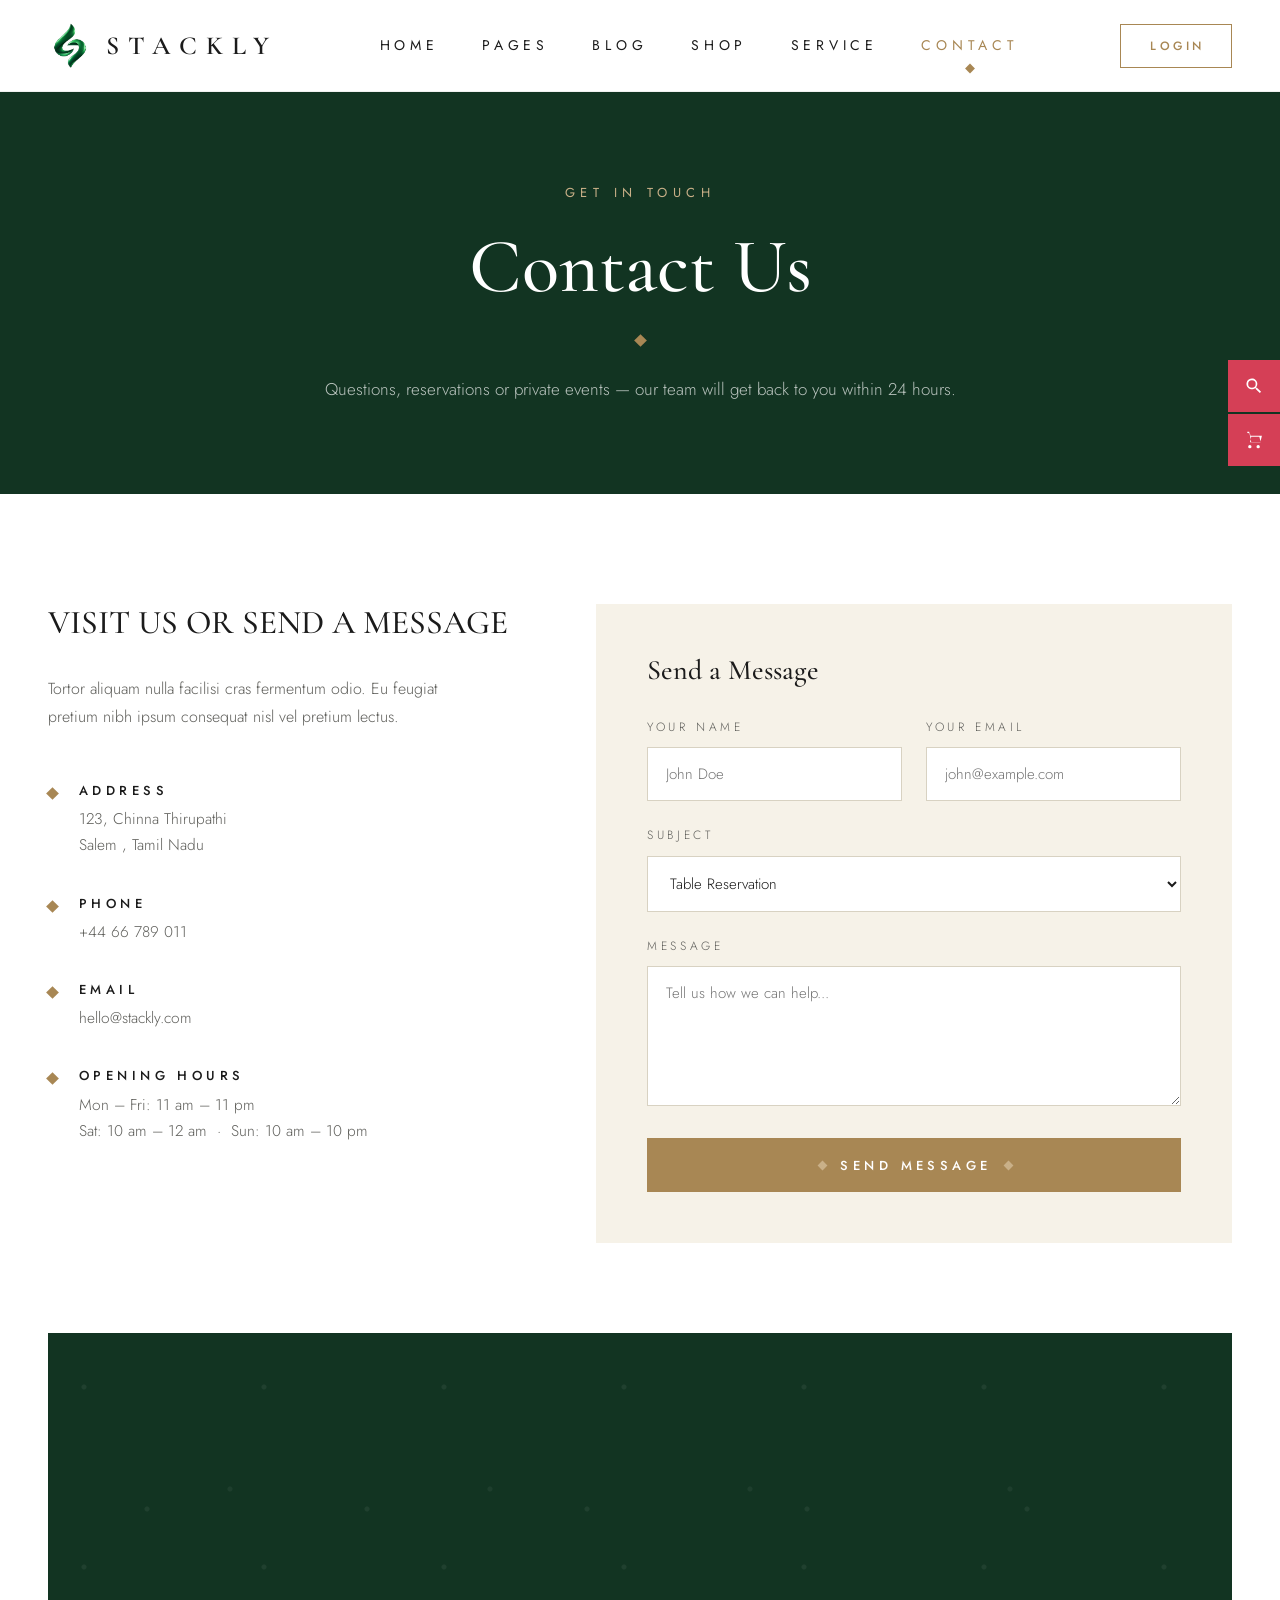
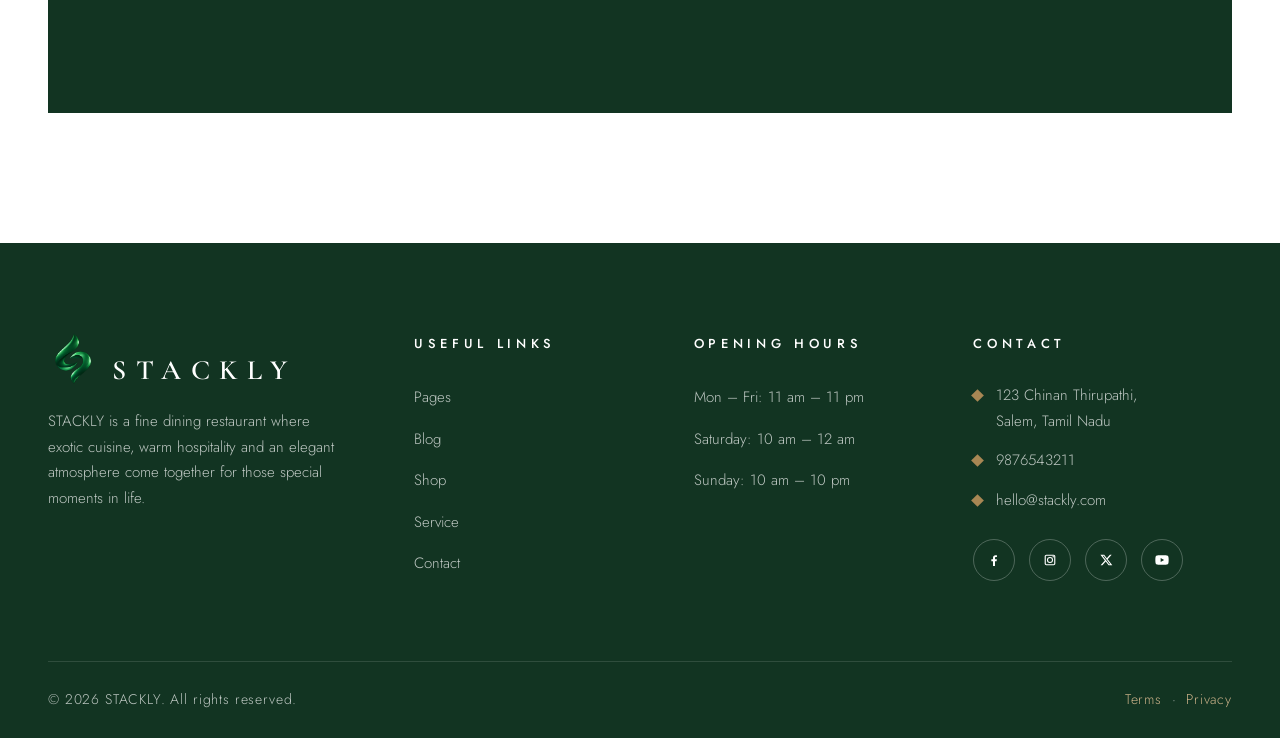
==== contact.html @ 3e52edc5 "Add files via upload" ====
<!DOCTYPE html>
<html lang="en">
<head>
  <meta charset="UTF-8">
  <meta name="viewport" content="width=device-width, initial-scale=1.0">
  <title>Contact | STACKLY</title>
  <meta name="description" content="STACKLY — fine dining restaurant. Exotic dishes, selected menu and an unforgettable experience.">
  <!-- Fonts -->
  <link rel="preconnect" href="https://fonts.googleapis.com">
  <link rel="preconnect" href="https://fonts.gstatic.com" crossorigin>
  <link href="https://fonts.googleapis.com/css2?family=Cormorant+Garamond:wght@400;500;600&family=Jost:wght@300;400;500&display=swap" rel="stylesheet">
  <!-- Styles -->
  <link rel="stylesheet" href="assets/css/style.css">
  <link rel="icon" type="image/png" href="assets/images/logo.png">
</head>
<style>.map-placeholder {
    margin-top: 90px;
    height: 380px;
    width: 100%;
    position: relative;
    overflow: hidden;
    background: var(--green);
}

.map-placeholder iframe {
    width: 100%;
    height: 100%;
    display: block;
    border: 0;
}@media (max-width: 640px) {
    .map-placeholder {
        margin-top: 55px;
        height: 300px;
    }
}
.footer-brand span {
    font-family: 'Cormorant Garamond', serif;
    font-size: 28px;
    font-weight: 600;
    color: var(--white);
}</style>
<body>
  <!-- ================= HEADER ================= -->
  <header class="site-header" id="siteHeader">
    <div class="header-inner container">
      <a href="index.html" class="brand">
        <!-- Replace assets/images/logo.png with your own logo -->
        <img src="Glossy Forest Green Ribbon Emblem (1).webp" alt="STACKLY logo" class="brand-logo">
        <span class="brand-name">STACKLY</span>
      </a>
      <nav class="main-nav" id="mainNav">
       <ul>
          <li><a href="index.html" >HOME</a></li>
          <li><a href="about.html">PAGES</a></li>
          <li><a href="blog.html">BLOG</a></li>
          <li><a href="shop.html">SHOP</a></li>
          <li><a href="services.html">SERVICE</a></li>

          <li><a href="contact.html"class="active">CONTACT</a></li>
          <!-- <li><a href="login.html">LOGIN</a></li> -->
        </ul>
      </nav>
      <div class="header-right">
        <!-- <a class="header-phone" href="tel:+4466789011">+44 66 789 011</a> -->
        <a class="btn-login" href="login.html">LOGIN</a>
        <button class="hamburger" id="hamburger" aria-label="Toggle navigation">
          <span></span><span></span><span></span>
        </button>
      </div>
    </div>
  </header>
  <!-- ================= PAGE HERO ================= -->
  <section class="page-hero">
    <div class="container">
      <span class="label">Get In Touch</span>
      <h1>Contact Us</h1>
      <span class="diamond"></span>
      <p class="lead">Questions, reservations or private events — our team will get back to you within 24 hours.</p>
    </div>
  </section>

  <!-- ================= CONTACT ================= -->
  <section class="contact-section">
    <div class="container">
      <div class="contact-grid">
        <div class="contact-info reveal">
          <h2>VISIT US OR SEND A MESSAGE</h2>
          <p>Tortor aliquam nulla facilisi cras fermentum odio. Eu feugiat pretium nibh ipsum consequat nisl vel pretium lectus.</p>
          <div class="info-item">
            <span class="diamond"></span>
            <div>
              <h4>Address</h4>
              <p>123, Chinna Thirupathi<br>Salem , Tamil Nadu</p>
            </div>
          </div>
          <div class="info-item">
            <span class="diamond"></span>
            <div>
              <h4>Phone</h4>
              <p><a href="tel:+4466789011">+44 66 789 011</a></p>
            </div>
          </div>
          <div class="info-item">
            <span class="diamond"></span>
            <div>
              <h4>Email</h4>
              <p><a href="mailto:hello@stackly.com">hello@stackly.com</a></p>
            </div>
          </div>
          <div class="info-item">
            <span class="diamond"></span>
            <div>
              <h4>Opening Hours</h4>
              <p>Mon – Fri: 11 am – 11 pm<br>Sat: 10 am – 12 am &nbsp;&middot;&nbsp; Sun: 10 am – 10 pm</p>
            </div>
          </div>
        </div>
        <div class="contact-form reveal">
          <h3>Send a Message</h3>
          <form action="404.html" method="get">
            <div class="form-row">
              <div class="field">
                <label for="cname">Your Name</label>
                <input type="text" id="cname" name="name" placeholder="John Doe" required>
              </div>
              <div class="field">
                <label for="cemail">Your Email</label>
                <input type="email" id="cemail" name="email" placeholder="john@example.com" required>
              </div>
            </div>
            <div class="field">
              <label for="csubject">Subject</label>
              <select id="csubject" name="subject">
                <option>Table Reservation</option>
                <option>Private Event</option>
                <option>Feedback</option>
                <option>Other</option>
              </select>
            </div>
            <div class="field">
              <label for="cmessage">Message</label>
              <textarea id="cmessage" name="message" placeholder="Tell us how we can help..." required></textarea>
            </div>
            <button type="submit" class="btn-gold" style="width: 100%;">SEND MESSAGE</button>
          </form>
        </div>
      </div>
      <!-- Map placeholder -->
      <div class="map-placeholder reveal">
  <iframe
    src="https://www.google.com/maps?q=Chinna%20Thirupathi,%20Salem,%20Tamil%20Nadu&output=embed"
    width="100%"
    height="100%"
    style="border:0;"
    allowfullscreen=""
    loading="lazy"
    referrerpolicy="no-referrer-when-downgrade"
    title="STACKLY - Chinna Thirupathi, Salem">
  </iframe>
</div>
  </section>
  <!-- ================= FOOTER ================= -->
  <footer class="site-footer">
    <div class="container">
      <div class="footer-top">
        <div class="footer-brand">
<a href="index.html" class="brand">
        <!-- Replace assets/images/logo.png with your own logo -->
        <img src="Glossy Forest Green Ribbon Emblem (1).webp" alt="STACKLY logo" class="brand-logo">
        <span class="brand-name">STACKLY</span>
      </a>         <p>STACKLY is a fine dining restaurant where exotic cuisine, warm hospitality and an elegant atmosphere come together for those special moments in life.</p>
        </div>
        <div class="footer-col">
          <h4>Useful Links</h4>
        <ul>
          <li><a href="about.html">Pages</a></li>
          <li><a href="blog.html">Blog</a></li>
          <li><a href="shop.html">Shop</a></li>
          <li><a href="services.html">Service</a></li>
          <li><a href="contact.html">Contact </a></li>
        </ul>
        </div>
        <div class="footer-col">
          <h4>Opening Hours</h4>
          <ul>
            <li><a href="404.html">Mon – Fri: 11 am – 11 pm</a></li>
            <li><a href="404.html">Saturday: 10 am – 12 am</a></li>
            <li><a href="404.html">Sunday: 10 am – 10 pm</a></li>
          </ul>
        </div>
        <div class="footer-col">
          <h4>Contact</h4>
          <ul class="footer-contact">
            <li><span class="diamond"></span><span>123 Chinan Thirupathi,<br>Salem, Tamil Nadu</span></li>
            <li><span class="diamond"></span><a href="tel:+4466789011">9876543211</a></li>
            <li><span class="diamond"></span><a href="mailto:hello@stackly.com">hello@stackly.com</a></li>
          </ul>
        <div class="socials">
          <a href="404.html" aria-label="Facebook"><svg viewBox="0 0 24 24"><path d="M13.5 21v-7h2.4l.4-3h-2.8V9.1c0-.9.3-1.5 1.6-1.5h1.3V4.9c-.3 0-1.2-.1-2.2-.1-2.2 0-3.7 1.3-3.7 3.8V11H8v3h2.5v7h3z"/></svg></a>
          <a href="404.html" aria-label="Instagram"><svg viewBox="0 0 24 24"><path d="M12 7.4A4.6 4.6 0 1 0 12 16.6 4.6 4.6 0 0 0 12 7.4zm0 7.6A3 3 0 1 1 12 9a3 3 0 0 1 0 6zm5.9-7.8a1.1 1.1 0 1 1-2.2 0 1.1 1.1 0 0 1 2.2 0zM17.4 4c1.4 0 2.6 1.2 2.6 2.6v10.8c0 1.4-1.2 2.6-2.6 2.6H6.6C5.2 20 4 18.8 4 17.4V6.6C4 5.2 5.2 4 6.6 4h10.8zm0 1.7H6.6c-.5 0-.9.4-.9.9v10.8c0 .5.4.9.9.9h10.8c.5 0 .9-.4.9-.9V6.6c0-.5-.4-.9-.9-.9z"/></svg></a>
          <a href="404.html" aria-label="X"><svg viewBox="0 0 24 24"><path d="M17.8 4h2.7l-6 6.9L21.5 20h-5.6l-4.3-5.7L6.6 20H3.9l6.4-7.4L3.6 4h5.7l3.9 5.2L17.8 4zm-1 14.3h1.5L8.5 5.6H6.9l9.9 12.7z"/></svg></a>
          <a href="404.html" aria-label="YouTube"><svg viewBox="0 0 24 24"><path d="M21.6 7.2a2.5 2.5 0 0 0-1.8-1.8C18.2 5 12 5 12 5s-6.2 0-7.8.4A2.5 2.5 0 0 0 2.4 7.2 26 26 0 0 0 2 12a26 26 0 0 0 .4 4.8 2.5 2.5 0 0 0 1.8 1.8C5.8 19 12 19 12 19s6.2 0 7.8-.4a2.5 2.5 0 0 0 1.8-1.8A26 26 0 0 0 22 12a26 26 0 0 0-.4-4.8zM10 15V9l5.2 3L10 15z"/></svg></a>
        </div>
        </div>
      </div>
      <div class="footer-bottom">
        <span>&copy; <span id="year"></span> STACKLY. All rights reserved.</span>
        <span><a href="404.html">Terms</a> &nbsp;&middot;&nbsp; <a href="404.html">Privacy</a></span>
      </div>
    </div>
  </footer>

  <!-- Side tools (as seen in screenshots) + back to top -->
  <div class="side-tools">
    <a href="404.html" aria-label="Search"><svg viewBox="0 0 24 24"><path d="M15.5 14h-.8l-.3-.3a6.5 6.5 0 1 0-.7.7l.3.3v.8l5 5 1.5-1.5-5-5zm-6 0a4.5 4.5 0 1 1 0-9 4.5 4.5 0 0 1 0 9z"/></svg></a>
    <a href="404.html" aria-label="Cart"><svg viewBox="0 0 24 24"><path d="M7 18a2 2 0 1 0 0 4 2 2 0 0 0 0-4zm10 0a2 2 0 1 0 0 4 2 2 0 0 0 0-4zM7.2 14.6l.1-.4L8.7 8h9.7l1.3 5.2.2 1.4H7.2zM7.6 6 7 3.8 4 3.5V2h2.2l2.6 13h10.7l2-8H7.6z"/></svg></a>
  </div>
  <button id="toTop" aria-label="Back to top">&uarr;</button>

  <script src="assets/js/script.js"></script>
</body>
</html>
---- assets/css/style.css ----
/* ==========================================================================
   STACKLY — Fine Dining Restaurant
   Design system recreated from provided screenshots
   Palette: deep forest green / warm cream / antique gold / ink black
   ========================================================================== */

:root {
  --green:        #123422;   /* deep forest green (hero, footer) */
  --green-soft:   #1a4630;
  --cream:        #f6f2e8;   /* warm cream sections */
  --gold:         #a88754;   /* antique gold accents */
  --gold-soft:    #c9b088;
  --ink:          #1b1b1b;
  --muted:        #5f5f5b;
  --line:         #d8d2c2;
  --white:        #ffffff;
  --red:          #d53f56;   /* side tool buttons (as in screenshots) */

  --font-serif: 'Cormorant Garamond', 'Playfair Display', Georgia, serif;
  --font-sans:  'Jost', 'Lato', 'Helvetica Neue', Arial, sans-serif;

  --header-h: 92px;
  --container: 1400px;
  --ease: cubic-bezier(.22,.61,.36,1);
}

/* ---------- Reset ---------- */
*, *::before, *::after { margin: 0; padding: 0; box-sizing: border-box; }
html { scroll-behavior: smooth; }
body {
  font-family: var(--font-sans);
  color: var(--ink);
  background: var(--white);
  line-height: 1.7;
  font-weight: 300;
  overflow-x: hidden;
}
img { max-width: 100%; display: block; }
a { text-decoration: none; color: inherit; }
ul { list-style: none; }
button { font-family: inherit; cursor: pointer; background: none; border: none; }

.container { max-width: var(--container); margin: 0 auto; padding: 0 48px; }

/* ---------- Typography helpers ---------- */
.label {
  font-family: var(--font-sans);
  font-size: 13px;
  letter-spacing: .42em;
  text-transform: uppercase;
  color: var(--gold);
  font-weight: 400;
}
.label--light { color: var(--gold-soft); }
h1, h2, h3 { font-family: var(--font-serif); font-weight: 500; line-height: 1.12; color: var(--ink); }
.display { font-size: clamp(40px, 6vw, 96px); letter-spacing: .01em; }
.title   { font-size: clamp(30px, 3.4vw, 54px); }
.subtitle{ font-size: clamp(20px, 2vw, 30px); }

.diamond {
  width: 9px; height: 9px; background: var(--gold);
  transform: rotate(45deg); display: inline-block;
}

section { position: relative; }

/* ==========================================================================
   HEADER
   ========================================================================== */
.site-header {
  position: fixed; top: 0; left: 0; right: 0; z-index: 1000;
  height: var(--header-h);
  background: var(--white);
  border-bottom: 1px solid rgba(0,0,0,.06);
  transition: background .4s var(--ease), box-shadow .4s var(--ease);
}
/* Transparent variant over dark hero (home page top) */
.site-header--transparent {
  background: transparent; border-bottom: none;
}
.site-header--transparent .brand-name,
.site-header--transparent .main-nav a,
.site-header--transparent .header-phone { color: var(--white); }
.site-header--transparent .hamburger span { background: var(--white); }

.site-header--scrolled {
  background: rgba(255,255,255,.97);
  box-shadow: 0 6px 30px rgba(0,0,0,.08);
}
.site-header--scrolled .brand-name,
.site-header--scrolled .main-nav a,
.site-header--scrolled .header-phone { color: var(--ink); }
.site-header--scrolled .hamburger span { background: var(--ink); }

.header-inner {
  height: var(--header-h);
  display: flex; align-items: center; justify-content: space-between; gap: 32px;
}

.brand { display: flex; align-items: center; gap: 14px; flex-shrink: 0; }
.brand-logo { height: 46px; width: auto; }
.brand-name {
  font-family: var(--font-serif); font-size: 26px; font-weight: 600;
  letter-spacing: .34em; color: var(--ink); white-space: nowrap;
  transition: color .4s var(--ease);
}

.main-nav ul { display: flex; align-items: center; gap: clamp(24px, 3.4vw, 72px); }
.main-nav a {
  position: relative;
  font-size: 14px; letter-spacing: .34em; font-weight: 400;
  color: var(--ink); padding: 6px 0; display: inline-block;
  transition: color .3s;
}
.main-nav a::after {
  content: ""; position: absolute; left: 50%; bottom: -8px;
  width: 7px; height: 7px; background: var(--gold);
  transform: translateX(-50%) rotate(45deg) scale(0);
  transition: transform .3s var(--ease);
}
.main-nav a:hover::after,
.main-nav a.active::after { transform: translateX(-50%) rotate(45deg) scale(1); }
.main-nav a.active { color: var(--gold); }

.header-right { display: flex; align-items: center; gap: 34px; flex-shrink: 0; }
.header-phone {
  font-size: 14px; letter-spacing: .22em; font-weight: 400;
  text-decoration: underline; text-underline-offset: 5px;
  color: var(--ink); transition: color .4s var(--ease);
}
.btn-login {
  font-size: 12px; letter-spacing: .3em; font-weight: 500;
  color: var(--gold); border: 1px solid var(--gold);
  padding: 11px 26px 10px 29px;
  transition: all .35s var(--ease); white-space: nowrap;
}
.btn-login:hover { background: var(--gold); color: var(--white); }

.hamburger { display: none; flex-direction: column; gap: 6px; padding: 8px; }
.hamburger span {
  display: block; width: 30px; height: 2px; background: var(--ink);
  transition: transform .35s var(--ease), opacity .3s, background .4s;
}
.hamburger.open span:nth-child(1) { transform: translateY(8px) rotate(45deg); }
.hamburger.open span:nth-child(2) { opacity: 0; }
.hamburger.open span:nth-child(3) { transform: translateY(-8px) rotate(-45deg); }

/* ==========================================================================
   HERO (screenshot 1)
   ========================================================================== */
.hero {
  background: var(--green);
  min-height: 100vh;
  display: flex; flex-direction: column;
  padding-top: var(--header-h);
}
.hero-main {
  flex: 1; display: grid; grid-template-columns: 41% 59%;
  align-items: center;
}
.hero-content { padding: 60px 60px 60px clamp(48px, 6vw, 110px); color: var(--white); }
.hero-content .label { color: var(--white); margin-bottom: 26px; display: block; }
.hero-content h1 {
  color: var(--white); font-size: clamp(48px, 6.6vw, 108px);
  letter-spacing: .015em; line-height: 1.02; margin-bottom: 34px;
}
.hero-content p {
  max-width: 520px; font-size: 17px; font-weight: 300;
  color: rgba(255,255,255,.82);
}
.hero-media { position: relative; height: 100%; min-height: 480px; overflow: hidden; }
.hero-media img { width: 100%; height: 100%; object-fit: cover; }

.hero-arrow {
  position: absolute; top: 50%; transform: translateY(-50%); z-index: 5;
  width: 58px; height: 58px; display: grid; place-items: center;
  color: rgba(255,255,255,.75); font-size: 40px; font-weight: 200; line-height: 1;
  transition: color .3s;
}
.hero-arrow:hover { color: var(--white); }
.hero-arrow--prev { left: 26px; }
.hero-arrow--next { right: 26px; }

.hero-slide { display: none; }
.hero-slide.active { display: block; animation: fadeUp .8s var(--ease); }
@keyframes fadeUp {
  from { opacity: 0; transform: translateY(24px); }
  to   { opacity: 1; transform: translateY(0); }
}

/* Booking bar */
.booking-bar {
  background: var(--green);
  border-top: 1px solid rgba(255,255,255,.07);
  padding: 26px 0;
}
.booking-inner { display: flex; align-items: center; gap: 40px; flex-wrap: wrap; }
.booking-title { color: var(--white); margin-right: 10px; }
.booking-title h3 { color: var(--white); font-size: 30px; letter-spacing: .02em; }
.booking-title span { color: rgba(255,255,255,.55); font-size: 14px; }
.booking-field { position: relative; flex: 1; min-width: 170px; max-width: 280px; }
.booking-field select {
  width: 100%; appearance: none;
  background: transparent; color: var(--white);
  border: 1px solid rgba(255,255,255,.25);
  padding: 15px 44px 15px 22px;
  font-family: var(--font-sans); font-size: 15px; font-weight: 300;
  letter-spacing: .04em; outline: none; cursor: pointer;
  transition: border-color .3s;
}
.booking-field select:focus { border-color: var(--gold); }
.booking-field::after {
  content: ""; position: absolute; right: 20px; top: 50%;
  width: 8px; height: 8px; border-right: 1.5px solid var(--white);
  border-bottom: 1.5px solid var(--white);
  transform: translateY(-70%) rotate(45deg); pointer-events: none;
}
.btn-gold {
  display: inline-flex; align-items: center; justify-content: center; gap: 14px;
  background: var(--gold); color: var(--white);
  font-size: 13px; letter-spacing: .34em; font-weight: 500;
  padding: 17px 40px 16px 44px; border: 1px solid var(--gold);
  transition: all .35s var(--ease); white-space: nowrap;
}
.btn-gold::before, .btn-gold::after {
  content: ""; width: 7px; height: 7px; background: var(--gold-soft);
  transform: rotate(45deg); transition: background .35s;
}
.btn-gold:hover { background: transparent; color: var(--gold); }
.btn-gold:hover::before, .btn-gold:hover::after { background: var(--gold); }
.btn-gold--solid:hover { color: var(--white); }

/* ==========================================================================
   SPECIALTIES (screenshot 2)
   ========================================================================== */
.specialties { background: var(--white); padding: 110px 0 130px; }
.specialties-heading {
  text-align: center; max-width: 1000px; margin: 0 auto 90px;
  font-size: clamp(30px, 3.6vw, 56px); line-height: 1.18;
}
.specialties-grid {
  display: grid; grid-template-columns: 1.15fr 1fr;
  gap: clamp(40px, 6vw, 110px); align-items: center;
}
.specialties-media { position: relative; padding-bottom: 70px; }
.specialties-media .img-a { width: 62%; aspect-ratio: 3/4; object-fit: cover; }
.specialties-media .img-b {
  position: absolute; right: 0; bottom: 0; width: 52%;
  aspect-ratio: 3/4; object-fit: cover;
  border: 12px solid var(--white);
}
.specialties-text .label { display: block; margin-bottom: 18px; }
.specialties-text h2 { font-size: clamp(28px, 2.8vw, 44px); line-height: 1.18; margin-bottom: 34px; }
.specialties-text p { color: var(--muted); max-width: 480px; }

/* ==========================================================================
   VIDEO (screenshot 3)
   ========================================================================== */
.video-section { position: relative; height: clamp(420px, 72vh, 780px); overflow: hidden; }
.video-section > img { width: 100%; height: 100%; object-fit: cover; }
.play-btn {
  position: absolute; top: 50%; left: 50%;
  transform: translate(-50%, -50%);
  width: clamp(90px, 9vw, 130px); height: clamp(90px, 9vw, 130px);
  border: 1.5px solid rgba(255,255,255,.85); border-radius: 50%;
  display: grid; place-items: center;
  transition: background .35s, transform .35s var(--ease);
}
.play-btn::after {
  content: ""; width: 0; height: 0;
  border-left: 22px solid var(--white);
  border-top: 13px solid transparent; border-bottom: 13px solid transparent;
  margin-left: 6px;
}
.play-btn:hover { background: rgba(255,255,255,.12); transform: translate(-50%,-50%) scale(1.06); }

/* ==========================================================================
   TIMELINE (screenshot 4)
   ========================================================================== */
.timeline-section { background: var(--white); padding: 120px 0 140px; overflow: hidden; }
.timeline { position: relative; margin-top: 60px; padding: 40px 0; }
.timeline::before {
  content: ""; position: absolute; top: 50%; left: -5%; right: -5%;
  height: 1px; background: var(--line);
}
.timeline-track {
  display: grid; grid-template-columns: repeat(5, 1fr);
  position: relative;
}
.timeline-item { position: relative; padding: 0 26px; }
.timeline-item::before {
  content: ""; position: absolute; top: 50%; left: 0;
  width: 11px; height: 11px; background: var(--gold);
  transform: translateY(-50%) rotate(45deg);
}
.timeline-item .year { font-size: 14px; letter-spacing: .38em; color: var(--gold); font-weight: 400; }
.timeline-item h3 { font-size: clamp(19px, 1.6vw, 26px); margin: 8px 0 14px; }
.timeline-item p { color: var(--muted); font-size: 15px; }
.timeline-item--top { text-align: left; padding-bottom: 90px; }
.timeline-item--bottom { padding-top: 90px; }
.timeline-item--top::before { top: auto; bottom: -6px; }
.timeline-item .tl-badge {
  margin-top: 18px; width: 74px; height: 74px; border: 1px solid var(--gold-soft);
  border-radius: 50%; display: grid; place-items: center;
  color: var(--gold); font-family: var(--font-serif); font-size: 22px;
  transform: rotate(45deg);
}
.timeline-item .tl-badge span { transform: rotate(-45deg); }
.timeline-item--top .tl-badge { margin-top: 26px; margin-bottom: -130px; }

/* ==========================================================================
   MENU (screenshot 5)
   ========================================================================== */
.menu-section { background: var(--cream); padding: 110px 0 130px; }
.menu-grid { display: grid; grid-template-columns: 1fr 1.1fr 1.1fr; gap: clamp(40px, 5vw, 90px); align-items: start; }
.menu-media { position: relative; }
.menu-media .arch {
  width: 100%; aspect-ratio: 3/3.9; object-fit: cover;
  border-radius: 999px 999px 0 0;
  border: 1px solid var(--gold); padding: 14px; background-clip: padding-box;
}
.menu-media .arch-wrap { border: 1px solid var(--gold); border-radius: 999px 999px 0 0; padding: 16px; }
.menu-badge {
  position: absolute; bottom: -34px; left: 50%; transform: translateX(-50%) rotate(45deg);
  width: 96px; height: 96px; background: var(--gold); border-radius: 50%;
  display: grid; place-items: center; z-index: 2;
}
.menu-badge span {
  transform: rotate(-45deg); color: var(--white);
  font-family: var(--font-serif); font-size: 15px; text-align: center; line-height: 1.2;
}
.menu-col .label { display: block; margin-bottom: 10px; }
.menu-col h2 { font-size: clamp(26px, 2.4vw, 40px); margin-bottom: 44px; }
.menu-item { margin-bottom: 38px; }
.menu-item .mi-row { display: flex; align-items: baseline; gap: 10px; }
.menu-item .mi-name {
  font-size: 14.5px; letter-spacing: .26em; font-weight: 500; white-space: nowrap;
}
.menu-item .mi-name .star { color: var(--gold); margin-right: 8px; }
.menu-item .mi-dots {
  flex: 1; border-bottom: 2px dotted #b9b2a0; transform: translateY(-4px); min-width: 30px;
}
.menu-item .mi-price { font-size: 15px; letter-spacing: .18em; font-weight: 500; white-space: nowrap; }
.menu-item .mi-desc { color: var(--muted); font-size: 14.5px; margin-top: 6px; }

/* ==========================================================================
   SERVICE / ABOUT SPLIT (screenshot 6)
   ========================================================================== */
.service-section { background: var(--white); padding: 130px 0; }
.service-grid { display: grid; grid-template-columns: 1fr 1.25fr; gap: clamp(50px, 6vw, 110px); align-items: center; }
.service-text h2 { font-size: clamp(30px, 3vw, 52px); line-height: 1.16; margin-bottom: 38px; }
.service-text p { color: var(--muted); max-width: 520px; margin-bottom: 44px; }
.signature { font-family: var(--font-serif); font-style: italic; font-size: 44px; color: var(--gold); }
.service-media { position: relative; padding-right: 9%; padding-bottom: 10%; }
.service-media .img-a { width: 78%; aspect-ratio: 4/5; object-fit: cover; }
.service-media .img-b {
  position: absolute; right: 0; bottom: 0; width: 46%;
  aspect-ratio: 1/1; object-fit: cover; border: 10px solid var(--white);
}

/* ==========================================================================
   GALLERY (screenshot 7)
   ========================================================================== */
.gallery-section { background: var(--white); padding-bottom: 130px; }
.gallery-grid { display: grid; grid-template-columns: 1fr 1.65fr; gap: clamp(30px, 4vw, 70px); }
.gallery-grid figure { overflow: hidden; }
.gallery-grid img { width: 100%; height: 100%; object-fit: cover; transition: transform 1.2s var(--ease); }
.gallery-grid figure:hover img { transform: scale(1.05); }
.gallery-grid .tall { aspect-ratio: 4/5.1; }
.gallery-grid .wide { aspect-ratio: 16/10.5; }

/* ==========================================================================
   TESTIMONIALS (screenshot 8)
   ========================================================================== */
.testimonial-section { background: var(--white); padding: 40px 0 90px; text-align: center; }
.quote-mark { width: 64px; margin: 0 auto 30px; opacity: .9; }
.testimonial-viewport { max-width: 1050px; margin: 0 auto; position: relative; padding: 0 90px; }
.testimonial-slide { display: none; }
.testimonial-slide.active { display: block; animation: fadeUp .7s var(--ease); }
.testimonial-slide blockquote {
  font-family: var(--font-serif); font-size: clamp(24px, 2.6vw, 40px);
  line-height: 1.35; font-weight: 500;
}
.testimonial-author { margin-top: 38px; }
.testimonial-author .name {
  font-size: 15px; letter-spacing: .4em; color: var(--gold); font-weight: 500;
}
.testimonial-author .role { color: var(--muted); font-size: 15px; margin-top: 4px; }
.testimonial-arrow {
  position: absolute; top: 34%; font-size: 42px; font-weight: 200;
  color: var(--gold); line-height: 1; padding: 10px;
  transition: transform .3s var(--ease);
}
.testimonial-arrow--prev { left: 0; }
.testimonial-arrow--next { right: 0; }
.testimonial-arrow:hover { transform: scale(1.2); }

.partners {
  display: flex; justify-content: center; align-items: center;
  gap: clamp(30px, 5vw, 90px); flex-wrap: wrap;
  margin-top: 90px; padding-top: 60px; border-top: 1px solid var(--line);
}
.partner-badge {
  width: clamp(80px, 8vw, 116px); height: clamp(80px, 8vw, 116px);
  border-radius: 50%; display: grid; place-items: center;
  font-family: var(--font-serif); font-size: clamp(18px, 1.8vw, 28px);
  color: var(--gold); border: 1px solid var(--gold-soft);
  transition: all .4s var(--ease); flex-shrink: 0;
}
.partner-badge:hover { background: var(--gold); color: var(--white); transform: translateY(-6px); }
.partner-badge--dark { background: var(--green); border-color: var(--green); color: var(--gold-soft); }
.partner-badge--dark:hover { background: var(--green-soft); color: var(--white); }
.partner-badge--fill { background: #b99a68; border-color: #b99a68; color: var(--white); }
.partner-badge--fill:hover { background: var(--gold); }
.partner-badge--brown { background: #7a5648; border-color: #7a5648; color: #e8d9c8; }

/* ==========================================================================
   PAGE HERO (inner pages)
   ========================================================================== */
.page-hero {
  background: var(--green);
  padding: calc(var(--header-h) + 90px) 0 90px;
  text-align: center; position: relative; overflow: hidden;
}
.page-hero h1 { color: var(--white); font-size: clamp(44px, 6vw, 84px); }
.page-hero .label { color: var(--gold-soft); display: block; margin-bottom: 20px; }
.page-hero .diamond { margin: 26px auto 0; }
.page-hero p.lead { color: rgba(255,255,255,.7); max-width: 640px; margin: 22px auto 0; font-size: 17px; }

/* ==========================================================================
   CONTACT PAGE
   ========================================================================== */
.contact-section { background: var(--white); padding: 110px 0 130px; }
.contact-grid { display: grid; grid-template-columns: 1fr 1.35fr; gap: clamp(50px, 6vw, 110px); }
.contact-info h2 { font-size: clamp(28px, 2.6vw, 42px); margin-bottom: 34px; }
.contact-info > p { color: var(--muted); margin-bottom: 50px; max-width: 440px; }
.info-item { display: flex; gap: 22px; margin-bottom: 34px; align-items: flex-start; }
.info-item .diamond { margin-top: 9px; flex-shrink: 0; }
.info-item h4 { font-size: 13px; letter-spacing: .34em; text-transform: uppercase; font-weight: 500; font-family: var(--font-sans); color: var(--ink); margin-bottom: 4px; }
.info-item p { color: var(--muted); font-size: 15.5px; }
.contact-form { background: var(--cream); padding: clamp(34px, 4vw, 60px); }
.contact-form h3 { font-size: 28px; margin-bottom: 30px; }
.form-row { display: grid; grid-template-columns: 1fr 1fr; gap: 24px; }
.field { margin-bottom: 24px; }
.field label {
  display: block; font-size: 12px; letter-spacing: .3em; text-transform: uppercase;
  color: var(--muted); margin-bottom: 10px;
}
.field input, .field textarea, .field select {
  width: 100%; background: var(--white); border: 1px solid var(--line);
  padding: 15px 18px; font-family: var(--font-sans); font-size: 15px;
  color: var(--ink); outline: none; transition: border-color .3s; font-weight: 300;
}
.field input:focus, .field textarea:focus, .field select:focus { border-color: var(--gold); }
.field textarea { resize: vertical; min-height: 140px; }
.map-placeholder {
  margin-top: 90px; height: 380px; background: var(--green);
  display: grid; place-items: center; text-align: center; color: var(--white);
  position: relative; overflow: hidden;
}
.map-placeholder::before {
  content: ""; position: absolute; inset: 0;
  background:
    radial-gradient(circle at 20% 30%, rgba(255,255,255,.06) 0 2px, transparent 3px),
    radial-gradient(circle at 70% 60%, rgba(255,255,255,.05) 0 2px, transparent 3px),
    radial-gradient(circle at 45% 80%, rgba(255,255,255,.06) 0 2px, transparent 3px);
  background-size: 180px 180px, 260px 260px, 220px 220px;
}
.map-placeholder .diamond { margin: 0 auto 18px; width: 12px; height: 12px; }
.map-placeholder p { letter-spacing: .3em; font-size: 13px; text-transform: uppercase; color: var(--gold-soft); }

/* ==========================================================================
   LOGIN PAGE
   ========================================================================== */
.login-page {
  min-height: 100vh; display: grid; place-items: center;
  background: var(--cream); padding: calc(var(--header-h) + 50px) 24px 80px;
}
.login-card {
  background: var(--white); width: 100%; max-width: 480px;
  padding: clamp(40px, 5vw, 64px);
  border-top: 3px solid var(--gold);
  box-shadow: 0 30px 80px rgba(18,52,34,.10);
  text-align: center;
}
.login-card img { height: 52px; margin: 0 auto 12px; }
.login-card .brand-name-lg {
  font-family: var(--font-serif); font-size: 28px; letter-spacing: .34em;
  color: var(--ink); display: block; margin-bottom: 8px; font-weight: 600;
}
.login-card .label { display: block; margin-bottom: 36px; }
.login-card form { text-align: left; }
.login-card .field input { background: var(--cream); }
.login-options {
  display: flex; justify-content: space-between; align-items: center;
  margin: 4px 0 28px; font-size: 14px; color: var(--muted);
}
.login-options label { display: flex; align-items: center; gap: 8px; cursor: pointer; }
.login-options a { color: var(--gold); text-decoration: underline; text-underline-offset: 4px; }
.login-card .btn-gold { width: 100%; }
.login-foot { margin-top: 28px; font-size: 14px; color: var(--muted); }
.login-foot a { color: var(--gold); text-decoration: underline; text-underline-offset: 4px; }

/* ==========================================================================
   404 PAGE
   ========================================================================== */
.error-page {
  min-height: 100vh; display: grid; place-items: center; text-align: center;
  background: var(--cream); padding: calc(var(--header-h) + 40px) 24px 90px;
  overflow: hidden; position: relative;
}
.error-page::before, .error-page::after {
  content: ""; position: absolute; border: 1px solid var(--gold-soft);
  width: 420px; height: 420px; opacity: .35; transform: rotate(45deg);
}
.error-page::before { top: -260px; right: -160px; animation: slowSpin 26s linear infinite; }
.error-page::after  { bottom: -260px; left: -160px; animation: slowSpin 26s linear infinite reverse; }
@keyframes slowSpin { to { transform: rotate(405deg); } }
.error-code {
  font-family: var(--font-serif); font-size: clamp(120px, 22vw, 260px);
  line-height: .9; color: var(--green); font-weight: 500; position: relative;
}
.error-code .diamond {
  position: absolute; left: 50%; top: 50%; width: 16px; height: 16px;
  animation: pulse 2.4s var(--ease) infinite;
}
@keyframes pulse {
  0%, 100% { transform: translate(-50%,-50%) rotate(45deg) scale(1); opacity: 1; }
  50%      { transform: translate(-50%,-50%) rotate(45deg) scale(1.6); opacity: .45; }
}
.error-page h2 { font-size: clamp(24px, 2.6vw, 36px); margin: 26px 0 14px; }
.error-page p { color: var(--muted); max-width: 460px; margin: 0 auto 44px; }
.error-actions { display: flex; gap: 22px; justify-content: center; flex-wrap: wrap; }
.btn-outline {
  display: inline-flex; align-items: center; gap: 12px;
  border: 1px solid var(--green); color: var(--green);
  font-size: 13px; letter-spacing: .3em; font-weight: 500;
  padding: 16px 38px 15px 41px; transition: all .35s var(--ease); white-space: nowrap;
}
.btn-outline:hover { background: var(--green); color: var(--white); }
.btn-outline--gold { border-color: var(--gold); color: var(--gold); }
.btn-outline--gold:hover { background: var(--gold); color: var(--white); }

/* ==========================================================================
   FOOTER
   ========================================================================== */
.site-footer { background: var(--green); color: rgba(255,255,255,.72); }
.footer-top {
  display: grid; grid-template-columns: 1.4fr 1fr 1fr 1.2fr;
  gap: clamp(40px, 5vw, 80px);
  padding: 90px 0 70px;
}
.footer-brand img { height: 52px; margin-bottom: 24px; }
.footer-brand p { font-size: 15px; max-width: 320px; }
.footer-col h4 {
  color: var(--white); font-size: 13px; letter-spacing: .36em;
  text-transform: uppercase; font-weight: 500; font-family: var(--font-sans);
  margin-bottom: 28px;
}
.footer-col ul li { margin-bottom: 14px; }
.footer-col a { font-size: 15px; transition: color .3s, padding-left .3s; }
.footer-col a:hover { color: var(--gold-soft); padding-left: 8px; }
.footer-contact li { display: flex; gap: 14px; margin-bottom: 18px; font-size: 15px; align-items: flex-start; }
.footer-contact .diamond { margin-top: 8px; flex-shrink: 0; }
.socials { display: flex; gap: 14px; margin-top: 26px; }
.socials a {
  width: 42px; height: 42px; border: 1px solid rgba(255,255,255,.25);
  border-radius: 50%; display: grid; place-items: center;
  transition: all .35s var(--ease);
}
.socials a:hover { background: var(--gold); border-color: var(--gold); transform: translateY(-4px); }
.socials svg { width: 16px; height: 16px; fill: var(--white); }
.footer-bottom {
  border-top: 1px solid rgba(255,255,255,.12);
  padding: 26px 0; display: flex; justify-content: space-between;
  align-items: center; gap: 16px; flex-wrap: wrap;
  font-size: 14px; letter-spacing: .06em;
}
.footer-bottom a { color: var(--gold-soft); }

/* ==========================================================================
   SIDE TOOLS (search / cart / back-to-top — as in screenshots)
   ========================================================================== */
.side-tools { position: fixed; right: 0; top: 40%; z-index: 900; display: flex; flex-direction: column; }
.side-tools a, .side-tools button {
  width: 52px; height: 52px; background: var(--red); color: var(--white);
  display: grid; place-items: center; margin-bottom: 2px;
  transition: background .3s;
}
.side-tools a:hover, .side-tools button:hover { background: #b92f43; }
.side-tools svg { width: 20px; height: 20px; fill: var(--white); }
#toTop {
  position: fixed; right: 28px; bottom: 28px; z-index: 900;
  width: 54px; height: 54px; background: var(--white); color: var(--gold);
  border: 1px solid var(--gold-soft); display: grid; place-items: center;
  font-size: 22px; opacity: 0; visibility: hidden; transform: translateY(16px);
  transition: all .4s var(--ease);
}
#toTop.show { opacity: 1; visibility: visible; transform: translateY(0); }
#toTop:hover { background: var(--gold); color: var(--white); }

/* ==========================================================================
   REVEAL ANIMATIONS
   ========================================================================== */
.reveal { opacity: 0; transform: translateY(36px); transition: opacity .9s var(--ease), transform .9s var(--ease); }
.reveal.visible { opacity: 1; transform: translateY(0); }

/* ==========================================================================
   RESPONSIVE
   ========================================================================== */
@media (max-width: 1200px) {
  .container { padding: 0 32px; }
  .main-nav ul { gap: 26px; }
}

@media (max-width: 992px) {
  :root { --header-h: 76px; }
  .container { padding: 0 24px; }

  /* Header → hamburger */
  .main-nav {
    position: fixed; inset: var(--header-h) 0 auto 0;
    background: var(--white); box-shadow: 0 30px 60px rgba(0,0,0,.12);
    max-height: 0; overflow: hidden; transition: max-height .5s var(--ease);
  }
  .main-nav.open { max-height: 480px; }
  .main-nav ul { flex-direction: column; padding: 20px 0; gap: 4px; }
  .main-nav li { width: 100%; text-align: center; }
  .main-nav a { padding: 14px 0; font-size: 15px; }
  .main-nav a::after { bottom: 6px; }
  .hamburger { display: flex; }
  .header-phone { display: none; }

  /* Hero stacks */
  .hero-main { grid-template-columns: 1fr; }
  .hero-content { padding: 70px 24px 40px; order: 2; }
  .hero-media { order: 1; min-height: 320px; height: 44vh; }
  .booking-inner { gap: 18px; }
  .booking-field { max-width: none; min-width: 140px; }

  .specialties-grid, .service-grid, .contact-grid { grid-template-columns: 1fr; }
  .specialties { padding: 80px 0 90px; }
  .specialties-heading { margin-bottom: 60px; }
  .service-media { padding-right: 4%; }

  .menu-grid { grid-template-columns: 1fr 1fr; }
  .menu-media { grid-column: 1 / -1; max-width: 420px; margin: 0 auto 30px; }

  .timeline-track { grid-template-columns: 1fr; gap: 0; }
  .timeline::before { top: 0; bottom: 0; left: 5px; right: auto; width: 1px; height: auto; }
  .timeline-item { padding: 30px 0 30px 40px; }
  .timeline-item--top, .timeline-item--bottom { padding-top: 30px; padding-bottom: 30px; }
  .timeline-item::before { top: 42px; left: 0; transform: rotate(45deg); }
  .timeline-item--top::before { top: 42px; bottom: auto; }
  .timeline-item .tl-badge, .timeline-item--top .tl-badge { margin: 16px 0 0; }

  .footer-top { grid-template-columns: 1fr 1fr; }
  .gallery-grid { grid-template-columns: 1fr; }
  .gallery-grid .wide { aspect-ratio: 16/10; }
}

@media (max-width: 640px) {
  .brand-name { font-size: 20px; letter-spacing: .22em; }
  .brand-logo { height: 38px; }
  .btn-login { padding: 9px 16px 8px 19px; font-size: 11px; }
  .header-right { gap: 16px; }

  .hero-content h1 { font-size: 46px; }
  .hero-arrow { display: none; }
  .booking-title h3 { font-size: 24px; }
  .booking-field { min-width: 100%; }
  .btn-gold { width: 100%; }

  .menu-grid { grid-template-columns: 1fr; }
  .testimonial-viewport { padding: 0; }
  .testimonial-arrow { position: static; margin: 26px 10px 0; }
  .testimonial-nav-mobile { display: block; }
  .form-row { grid-template-columns: 1fr; }
  .footer-top { grid-template-columns: 1fr; padding: 70px 0 50px; }
  .footer-bottom { justify-content: center; text-align: center; }
  .side-tools { display: none; }
  .error-actions .btn-outline, .error-actions .btn-gold { width: 100%; justify-content: center; }
}
/* =========================================================
   STACKLY COMMON CSS — EXTRA MOBILE RESPONSIVE FIX
   ========================================================= */

html,
body {
  width: 100%;
  max-width: 100%;
  overflow-x: hidden;
}

img,
video,
iframe {
  max-width: 100%;
}

/* ---------- Tablet / Mobile ---------- */
@media (max-width: 992px) {

  .container {
    width: 100%;
    max-width: 100%;
    padding-left: 20px;
    padding-right: 20px;
  }

  /* Header */
  .header-inner {
    gap: 12px;
  }

  .brand {
    min-width: 0;
    gap: 8px;
  }

  .brand-name {
    overflow: hidden;
    text-overflow: ellipsis;
  }

  .header-right {
    gap: 10px;
  }

  .main-nav {
    width: 100%;
    max-width: 100%;
  }

  .main-nav ul {
    width: 100%;
  }

  /* Hero */
  .hero {
    min-height: auto;
  }

  .hero-main {
    min-height: auto;
  }

  .hero-content {
    width: 100%;
    padding: 55px 20px 45px;
  }

  .hero-content h1 {
    max-width: 100%;
    word-break: normal;
    overflow-wrap: break-word;
  }

  .hero-content p {
    max-width: 100%;
  }

  .hero-media {
    width: 100%;
    height: 48vh;
    min-height: 300px;
  }

  /* Booking */
  .booking-inner {
    width: 100%;
    align-items: stretch;
  }

  .booking-title,
  .booking-field,
  .booking-inner .btn-gold {
    width: 100%;
    max-width: 100%;
  }

  .booking-title {
    margin-right: 0;
  }

  /* Sections */
  .specialties-grid,
  .service-grid,
  .contact-grid {
    width: 100%;
  }

  .specialties-media,
  .service-media {
    width: 100%;
  }

  .specialties-media .img-a {
    width: 68%;
  }

  .specialties-media .img-b {
    width: 52%;
  }

  .service-media .img-a {
    width: 80%;
  }

  /* Menu */
  .menu-grid {
    width: 100%;
  }

  .menu-col {
    min-width: 0;
  }

  .menu-item .mi-row {
    min-width: 0;
  }

  .menu-item .mi-name {
    white-space: normal;
    letter-spacing: .12em;
  }

  .menu-item .mi-price {
    white-space: nowrap;
  }

  .menu-item .mi-dots {
    min-width: 10px;
  }

  /* Contact */
  .contact-form {
    width: 100%;
  }

  .form-row {
    width: 100%;
  }

  /* Testimonials */
  .testimonial-viewport {
    width: 100%;
  }

  .testimonial-slide blockquote {
    overflow-wrap: break-word;
  }

  /* Footer */
  .footer-top {
    width: 100%;
  }

}


/* =========================================================
   SMALL MOBILE — 640px
   ========================================================= */

@media (max-width: 640px) {

  :root {
    --header-h: 70px;
  }

  .container {
    padding-left: 16px;
    padding-right: 16px;
  }

  /* Header */
  .header-inner {
    height: var(--header-h);
    gap: 6px;
  }

  .brand {
    gap: 6px;
    flex: 1;
    min-width: 0;
  }

  .brand-logo {
    height: 34px;
    flex-shrink: 0;
  }

  .brand-name {
    font-size: 17px;
    letter-spacing: .14em;
  }

  .header-right {
    gap: 5px;
    flex-shrink: 0;
  }

  .btn-login {
    padding: 8px 11px;
    font-size: 10px;
    letter-spacing: .15em;
  }

  .hamburger {
    padding: 6px;
  }

  .hamburger span {
    width: 24px;
  }

  /* Mobile menu */
  .main-nav {
    top: var(--header-h);
  }

  .main-nav ul {
    padding: 12px 16px 18px;
  }

  .main-nav a {
    font-size: 14px;
    letter-spacing: .18em;
    padding: 12px 0;
  }

  /* Hero */
  .hero-content {
    padding: 45px 16px 35px;
  }

  .hero-content .label {
    font-size: 10px;
    letter-spacing: .25em;
    margin-bottom: 18px;
  }

  .hero-content h1 {
    font-size: clamp(38px, 12vw, 52px);
    line-height: 1;
    margin-bottom: 22px;
  }

  .hero-content p {
    font-size: 15px;
    line-height: 1.7;
  }

  .hero-media {
    height: 42vh;
    min-height: 260px;
    max-height: 420px;
  }

  /* Booking */
  .booking-bar {
    padding: 24px 0;
  }

  .booking-inner {
    gap: 14px;
  }

  .booking-title h3 {
    font-size: 23px;
  }

  .booking-title span {
    font-size: 12px;
  }

  .booking-field {
    min-width: 100%;
  }

  .booking-field select {
    padding: 13px 40px 13px 16px;
    font-size: 14px;
  }

  .btn-gold {
    width: 100%;
    padding: 14px 20px;
    font-size: 11px;
    letter-spacing: .2em;
  }

  /* General section spacing */
  .specialties,
  .menu-section {
    padding-top: 70px;
    padding-bottom: 80px;
  }

  .service-section {
    padding: 80px 0;
  }

  .timeline-section {
    padding: 75px 0 90px;
  }

  .contact-section {
    padding: 70px 0 80px;
  }

  .gallery-section {
    padding-bottom: 80px;
  }

  /* Headings */
  .specialties-heading {
    font-size: clamp(28px, 8vw, 38px);
    margin-bottom: 45px;
  }

  .specialties-text h2,
  .service-text h2 {
    font-size: clamp(27px, 8vw, 38px);
    margin-bottom: 24px;
  }

  /* Overlapping images */
  .specialties-media {
    padding-bottom: 55px;
  }

  .specialties-media .img-a {
    width: 72%;
  }

  .specialties-media .img-b {
    width: 52%;
    border-width: 7px;
  }

  .service-media {
    padding-right: 3%;
    padding-bottom: 8%;
  }

  .service-media .img-a {
    width: 82%;
  }

  .service-media .img-b {
    width: 45%;
    border-width: 7px;
  }

  /* Menu */
  .menu-grid {
    gap: 45px;
  }

  .menu-media {
    width: 90%;
  }

  .menu-badge {
    width: 78px;
    height: 78px;
    bottom: -26px;
  }

  .menu-badge span {
    font-size: 12px;
  }

  .menu-col h2 {
    font-size: 30px;
    margin-bottom: 30px;
  }

  .menu-item {
    margin-bottom: 28px;
  }

  .menu-item .mi-row {
    gap: 6px;
  }

  .menu-item .mi-name {
    font-size: 12px;
    letter-spacing: .08em;
  }

  .menu-item .mi-price {
    font-size: 12px;
    letter-spacing: .08em;
  }

  .menu-item .mi-desc {
    font-size: 13px;
    line-height: 1.6;
  }

  /* Timeline */
  .timeline {
    margin-top: 35px;
    padding: 20px 0;
  }

  .timeline-item {
    padding: 25px 0 25px 32px;
  }

  .timeline-item h3 {
    font-size: 21px;
  }

  .timeline-item p {
    font-size: 14px;
  }

  /* Testimonials */
  .testimonial-section {
    padding: 30px 0 65px;
  }

  .testimonial-viewport {
    padding: 0;
  }

  .testimonial-slide blockquote {
    font-size: clamp(22px, 7vw, 30px);
    line-height: 1.3;
  }

  .testimonial-author .name {
    font-size: 12px;
    letter-spacing: .22em;
  }

  /* Contact */
  .contact-form {
    padding: 28px 20px;
  }

  .contact-form h3 {
    font-size: 25px;
  }

  .info-item {
    gap: 14px;
    margin-bottom: 25px;
  }

  .info-item h4 {
    font-size: 11px;
    letter-spacing: .2em;
  }

  .info-item p {
    font-size: 14px;
    overflow-wrap: anywhere;
  }

  .map-placeholder {
    margin-top: 55px;
    height: 280px;
  }

  /* Login */
  .login-page {
    padding: calc(var(--header-h) + 25px) 16px 50px;
  }

  .login-card {
    padding: 32px 22px;
  }

  .login-card .brand-name-lg {
    font-size: 22px;
    letter-spacing: .18em;
  }

  .login-options {
    gap: 12px;
    flex-wrap: wrap;
    font-size: 12px;
  }

  /* Page hero */
  .page-hero {
    padding: calc(var(--header-h) + 55px) 16px 60px;
  }

  .page-hero h1 {
    font-size: clamp(40px, 12vw, 58px);
  }

  .page-hero p.lead {
    font-size: 15px;
  }

  /* Footer */
  .footer-top {
    gap: 35px;
    padding: 60px 0 45px;
  }

  .footer-brand img {
    height: 44px;
  }

  .footer-col h4 {
    font-size: 11px;
    letter-spacing: .25em;
    margin-bottom: 20px;
  }

  .footer-col a,
  .footer-brand p {
    font-size: 14px;
  }

  .footer-bottom {
    padding: 20px 0;
    font-size: 12px;
  }

}


/* =========================================================
   VERY SMALL MOBILE — 360px AND BELOW
   ========================================================= */

@media (max-width: 360px) {

  .container {
    padding-left: 13px;
    padding-right: 13px;
  }

  .brand-logo {
    height: 30px;
  }

  .brand-name {
    font-size: 15px;
    letter-spacing: .1em;
  }

  .btn-login {
    padding: 7px 8px;
    font-size: 9px;
  }

  .hamburger span {
    width: 22px;
  }

  .hero-content h1 {
    font-size: 38px;
  }

  .hero-media {
    min-height: 240px;
  }

  .menu-item .mi-name {
    font-size: 11px;
  }

  .menu-item .mi-price {
    font-size: 11px;
  }

  .login-card {
    padding: 28px 17px;
  }

}/* ================================
   MOBILE HEADER MENU COLOR
   ================================ */

@media (max-width: 992px) {

    .main-nav {
        background: var(--green) !important;
    }

    .main-nav a {
        color: var(--white) !important;
    }

    .main-nav a:hover,
    .main-nav a.active {
        color: var(--gold) !important;
    }

    .main-nav a::after {
        background: var(--gold);
    }
}.footer-brand span {
    font-family: 'Cormorant Garamond', serif;
    font-size: 28px;
    font-weight: 600;
    color: var(--white);
}
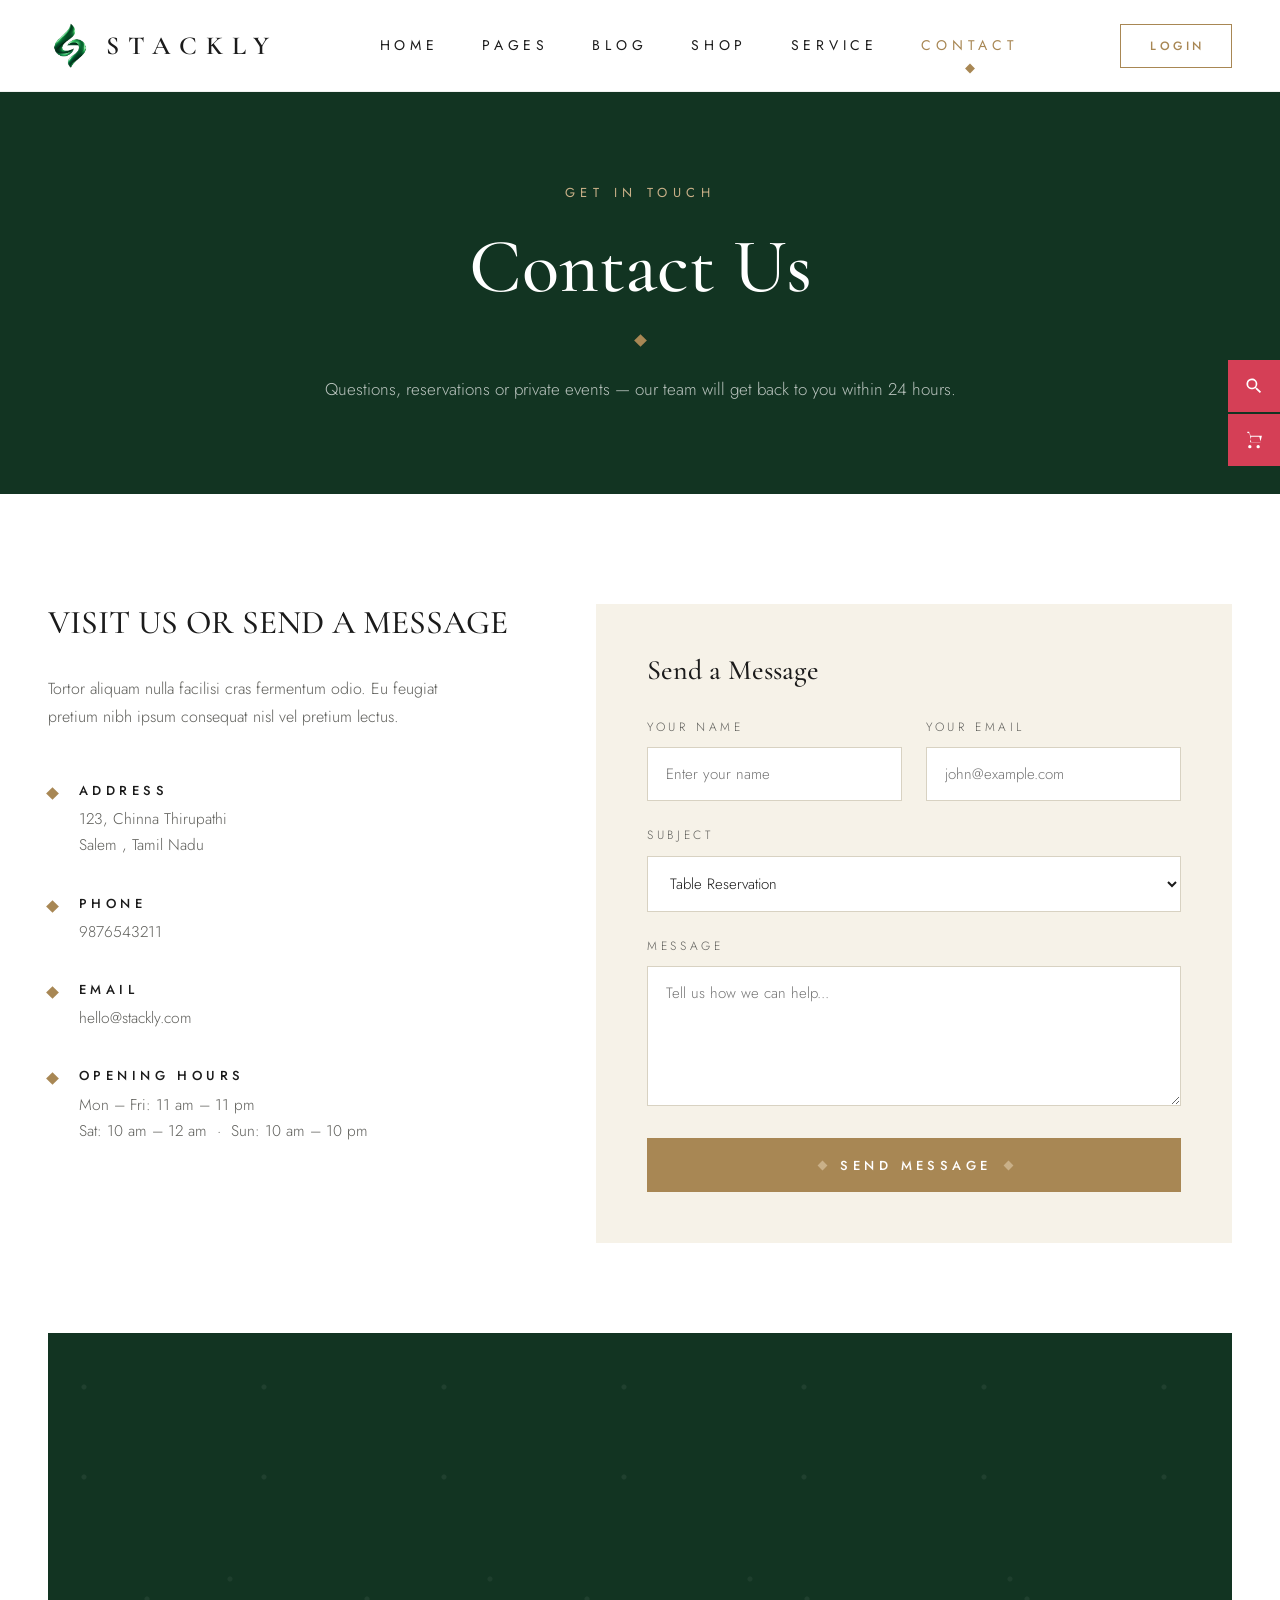
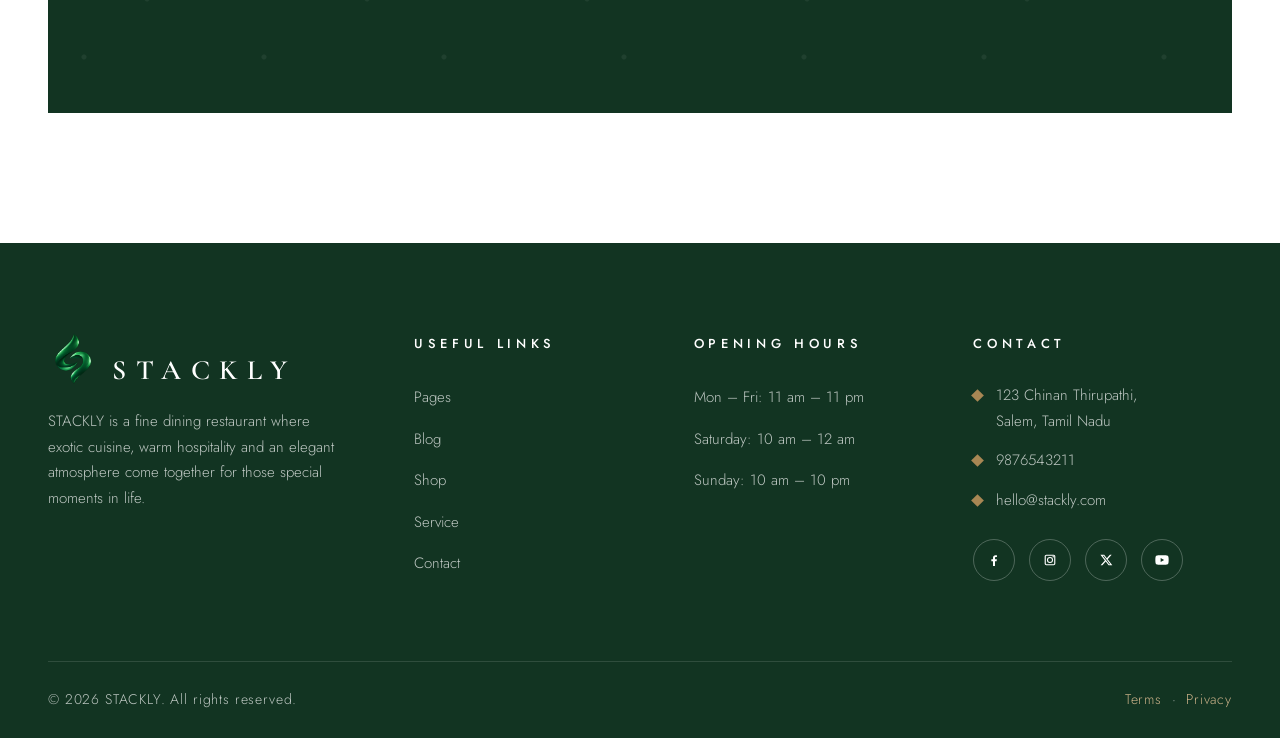
==== commit 393f0142: "Add files via upload" ====
--- a/contact.html
+++ b/contact.html
@@ -38,7 +38,25 @@
     font-size: 28px;
     font-weight: 600;
     color: var(--white);
-}</style>
+}
+.map-clickable {
+    cursor: pointer;
+    position: relative;
+}
+
+.map-clickable iframe {
+    pointer-events: none;
+}
+
+
+
+
+
+
+
+
+
+</style>
 <body>
   <!-- ================= HEADER ================= -->
   <header class="site-header" id="siteHeader">
@@ -97,7 +115,7 @@
             <span class="diamond"></span>
             <div>
               <h4>Phone</h4>
-              <p><a href="tel:+4466789011">+44 66 789 011</a></p>
+              <p><a href="tel:+919876543211">9876543211</a></p>
             </div>
           </div>
           <div class="info-item">
@@ -121,8 +139,14 @@
             <div class="form-row">
               <div class="field">
                 <label for="cname">Your Name</label>
-                <input type="text" id="cname" name="name" placeholder="John Doe" required>
-              </div>
+<input
+  type="text"
+  id="name"
+  name="name"
+  placeholder="Enter your name"
+  oninput="this.value = this.value.replace(/[^A-Za-z\s]/g, '')"
+  required
+>              </div>
               <div class="field">
                 <label for="cemail">Your Email</label>
                 <input type="email" id="cemail" name="email" placeholder="john@example.com" required>
@@ -147,16 +171,23 @@
       </div>
       <!-- Map placeholder -->
       <div class="map-placeholder reveal">
-  <iframe
-    src="https://www.google.com/maps?q=Chinna%20Thirupathi,%20Salem,%20Tamil%20Nadu&output=embed"
-    width="100%"
-    height="100%"
-    style="border:0;"
-    allowfullscreen=""
-    loading="lazy"
-    referrerpolicy="no-referrer-when-downgrade"
-    title="STACKLY - Chinna Thirupathi, Salem">
-  </iframe>
+  <a
+    href="https://www.google.com/maps/search/?api=1&query=Chinna+Thirupathi,+Salem,+Tamil+Nadu"
+    target="_blank"
+    rel="noopener"
+    class="map-placeholder reveal map-link"
+>
+    <iframe
+        src="https://www.google.com/maps?q=Chinna%20Thirupathi,%20Salem,%20Tamil%20Nadu&output=embed"
+        width="100%"
+        height="100%"
+        style="border:0; pointer-events:none;"
+        allowfullscreen=""
+        loading="lazy"
+        referrerpolicy="no-referrer-when-downgrade"
+        title="STACKLY - Chinna Thirupathi, Salem">
+    </iframe>
+</a>
 </div>
   </section>
   <!-- ================= FOOTER ================= -->
